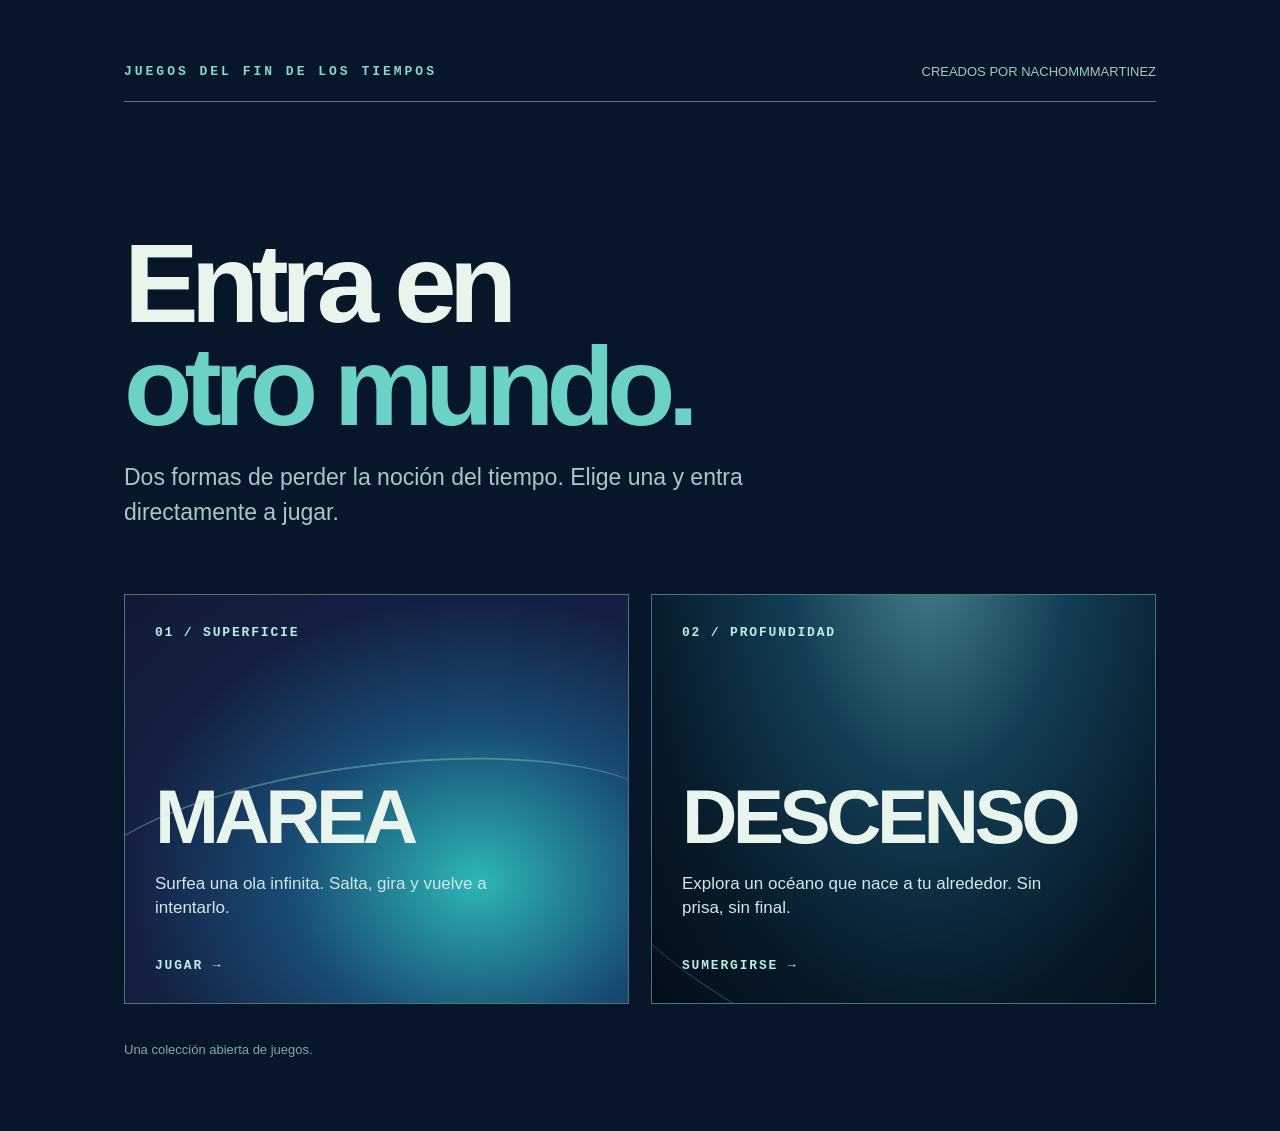
==== index.html @ 07641940 "Create games home with Marea and Descenso" ====
<!doctype html>
<html lang="es"><head><meta charset="utf-8"><meta name="viewport" content="width=device-width,initial-scale=1"><meta name="theme-color" content="#071729"><title>Juegos del fin de los tiempos</title><meta name="description" content="Juegos de Nacho Martínez: Marea y Descenso."><style>
:root{color-scheme:dark}*{box-sizing:border-box}body{margin:0;background:#071729;color:#e9f4ec;font-family:Arial,Helvetica,sans-serif}main{max-width:1160px;margin:auto;padding:clamp(24px,5vw,70px)}header{display:flex;justify-content:space-between;align-items:center;gap:20px;border-bottom:1px solid #557378;padding-bottom:22px}header span{font:700 13px monospace;letter-spacing:.23em;color:#86d9cd}header small{font-size:13px;color:#a9c3c3}h1{font-size:clamp(48px,9vw,112px);line-height:.92;letter-spacing:-.07em;margin:clamp(60px,11vw,130px) 0 22px;max-width:850px}h1 em{font-style:normal;color:#6dd2c6}p.lead{font-size:clamp(17px,2vw,23px);color:#a8c7cb;max-width:620px;line-height:1.5;margin:0 0 65px}.grid{display:grid;grid-template-columns:repeat(2,minmax(0,1fr));gap:22px}.card{position:relative;min-height:410px;overflow:hidden;display:flex;flex-direction:column;justify-content:space-between;padding:30px;border:1px solid #4b747e;text-decoration:none;color:inherit;transition:transform .2s,border-color .2s}.card:hover,.card:focus-visible{transform:translateY(-5px);border-color:#c7f1df;outline:none}.marea{background:radial-gradient(ellipse at 70% 70%,#2db6b6 0%,#194b73 38%,#142043 70%,#121935 100%)}.descenso{background:radial-gradient(ellipse at 55% -10%,#467f89 0%,#123e55 36%,#071927 74%,#030e1a 100%)}.card:after{content:"";position:absolute;inset:auto -10% 12% -10%;height:46%;border-top:2px solid #a8e6de55;border-radius:50%;transform:rotate(-7deg);pointer-events:none}.descenso:after{inset:25% -20% auto;height:90%;border-top:0;border-bottom:1px solid #8fd5cd44;border-radius:50%;transform:rotate(20deg)}.num,.action{font:700 13px monospace;letter-spacing:.14em;color:#b9eee1}.card h2{font-size:clamp(42px,6vw,78px);line-height:1;margin:0 0 12px;letter-spacing:-.06em}.card p{font-size:17px;line-height:1.45;color:#d3e6e7;max-width:380px}.action{display:inline-block;margin-top:20px}footer{padding:38px 0 10px;color:#83a6aa;font-size:13px}@media(max-width:700px){.grid{grid-template-columns:1fr}.card{min-height:340px}header small{display:none}h1{margin-top:75px}p.lead{margin-bottom:42px}}
</style></head><body><main><header><span>JUEGOS DEL FIN DE LOS TIEMPOS</span><small>CREADOS POR NACHOMMMARTINEZ</small></header><h1>Entra en<br><em>otro mundo.</em></h1><p class="lead">Dos formas de perder la noción del tiempo. Elige una y entra directamente a jugar.</p><div class="grid"><a class="card marea" href="./marea/"><span class="num">01 / SUPERFICIE</span><div><h2>MAREA</h2><p>Surfea una ola infinita. Salta, gira y vuelve a intentarlo.</p><span class="action">JUGAR →</span></div></a><a class="card descenso" href="./descenso/"><span class="num">02 / PROFUNDIDAD</span><div><h2>DESCENSO</h2><p>Explora un océano que nace a tu alrededor. Sin prisa, sin final.</p><span class="action">SUMERGIRSE →</span></div></a></div><footer>Una colección abierta de juegos.</footer></main></body></html>
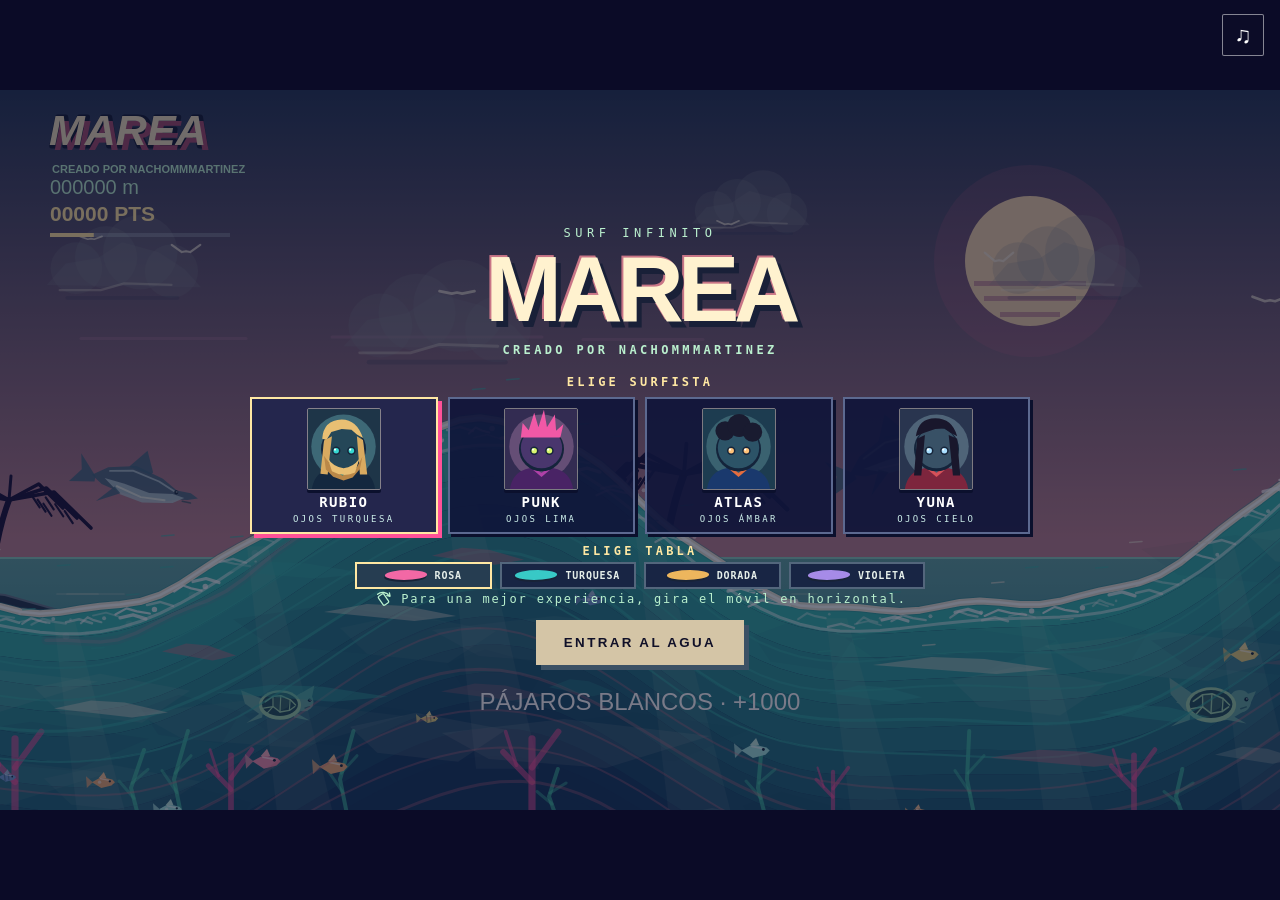
==== commit 2dd69a34: "Restore Marea at original URL" ====
--- a/index.html
+++ b/index.html
@@ -1,4 +1,78 @@
 <!doctype html>
-<html lang="es"><head><meta charset="utf-8"><meta name="viewport" content="width=device-width,initial-scale=1"><meta name="theme-color" content="#071729"><title>Juegos del fin de los tiempos</title><meta name="description" content="Juegos de Nacho Martínez: Marea y Descenso."><style>
-:root{color-scheme:dark}*{box-sizing:border-box}body{margin:0;background:#071729;color:#e9f4ec;font-family:Arial,Helvetica,sans-serif}main{max-width:1160px;margin:auto;padding:clamp(24px,5vw,70px)}header{display:flex;justify-content:space-between;align-items:center;gap:20px;border-bottom:1px solid #557378;padding-bottom:22px}header span{font:700 13px monospace;letter-spacing:.23em;color:#86d9cd}header small{font-size:13px;color:#a9c3c3}h1{font-size:clamp(48px,9vw,112px);line-height:.92;letter-spacing:-.07em;margin:clamp(60px,11vw,130px) 0 22px;max-width:850px}h1 em{font-style:normal;color:#6dd2c6}p.lead{font-size:clamp(17px,2vw,23px);color:#a8c7cb;max-width:620px;line-height:1.5;margin:0 0 65px}.grid{display:grid;grid-template-columns:repeat(2,minmax(0,1fr));gap:22px}.card{position:relative;min-height:410px;overflow:hidden;display:flex;flex-direction:column;justify-content:space-between;padding:30px;border:1px solid #4b747e;text-decoration:none;color:inherit;transition:transform .2s,border-color .2s}.card:hover,.card:focus-visible{transform:translateY(-5px);border-color:#c7f1df;outline:none}.marea{background:radial-gradient(ellipse at 70% 70%,#2db6b6 0%,#194b73 38%,#142043 70%,#121935 100%)}.descenso{background:radial-gradient(ellipse at 55% -10%,#467f89 0%,#123e55 36%,#071927 74%,#030e1a 100%)}.card:after{content:"";position:absolute;inset:auto -10% 12% -10%;height:46%;border-top:2px solid #a8e6de55;border-radius:50%;transform:rotate(-7deg);pointer-events:none}.descenso:after{inset:25% -20% auto;height:90%;border-top:0;border-bottom:1px solid #8fd5cd44;border-radius:50%;transform:rotate(20deg)}.num,.action{font:700 13px monospace;letter-spacing:.14em;color:#b9eee1}.card h2{font-size:clamp(42px,6vw,78px);line-height:1;margin:0 0 12px;letter-spacing:-.06em}.card p{font-size:17px;line-height:1.45;color:#d3e6e7;max-width:380px}.action{display:inline-block;margin-top:20px}footer{padding:38px 0 10px;color:#83a6aa;font-size:13px}@media(max-width:700px){.grid{grid-template-columns:1fr}.card{min-height:340px}header small{display:none}h1{margin-top:75px}p.lead{margin-bottom:42px}}
-</style></head><body><main><header><span>JUEGOS DEL FIN DE LOS TIEMPOS</span><small>CREADOS POR NACHOMMMARTINEZ</small></header><h1>Entra en<br><em>otro mundo.</em></h1><p class="lead">Dos formas de perder la noción del tiempo. Elige una y entra directamente a jugar.</p><div class="grid"><a class="card marea" href="./marea/"><span class="num">01 / SUPERFICIE</span><div><h2>MAREA</h2><p>Surfea una ola infinita. Salta, gira y vuelve a intentarlo.</p><span class="action">JUGAR →</span></div></a><a class="card descenso" href="./descenso/"><span class="num">02 / PROFUNDIDAD</span><div><h2>DESCENSO</h2><p>Explora un océano que nace a tu alrededor. Sin prisa, sin final.</p><span class="action">SUMERGIRSE →</span></div></a></div><footer>Una colección abierta de juegos.</footer></main></body></html>+<html lang="es">
+<head>
+  <meta charset="utf-8">
+  <meta name="viewport" content="width=device-width, initial-scale=1, viewport-fit=cover, user-scalable=no">
+  <meta name="theme-color" content="#100d2b">
+  <meta name="apple-mobile-web-app-capable" content="yes">
+  <meta name="apple-mobile-web-app-status-bar-style" content="black-translucent">
+  <meta name="mobile-web-app-capable" content="yes">
+  
+  <link rel="manifest" href="./manifest.webmanifest">
+  <link rel="apple-touch-icon" href="./marea-icon.svg">
+  <meta name="description" content="MAREA — juego de surf creado por nachommmartinez.">
+  <title>MAREA — surf infinito</title>
+  <link rel="stylesheet" href="./style.css?v=18">
+</head>
+<body>
+  <main id="game" aria-label="MAREA, juego de surf creado por nachommmartinez">
+    <canvas id="screen" width="1280" height="720" aria-label="Ola y surfista"></canvas>
+    <div id="start" class="overlay">
+      <div class="panel">
+        <div class="eyebrow">SURF INFINITO</div>
+        <h1>MAREA</h1>
+        <div class="byline">CREADO POR NACHOMMMARTINEZ</div>
+        <div class="choose-title">ELIGE SURFISTA</div>
+        <div class="characters" role="group" aria-label="Elegir surfista">
+          <button class="character selected" type="button" data-character="0" aria-pressed="true"><img class="portrait-art" src="./portraits/rubio.svg?v=8" alt="" width="74" height="82"><strong>RUBIO</strong><small>OJOS TURQUESA</small></button>
+          <button class="character" type="button" data-character="1" aria-pressed="false"><img class="portrait-art" src="./portraits/punk.svg?v=7" alt="" width="74" height="82"><strong>PUNK</strong><small>OJOS LIMA</small></button>
+          <button class="character" type="button" data-character="2" aria-pressed="false"><img class="portrait-art" src="./portraits/atlas.svg?v=7" alt="" width="74" height="82"><strong>ATLAS</strong><small>OJOS ÁMBAR</small></button>
+          <button class="character" type="button" data-character="3" aria-pressed="false"><img class="portrait-art" src="./portraits/yuna.svg?v=7" alt="" width="74" height="82"><strong>YUNA</strong><small>OJOS CIELO</small></button>
+        </div>
+        <div class="choose-title board-title">ELIGE TABLA</div>
+        <div class="boards" role="group" aria-label="Elegir tabla">
+          <button type="button" data-board="0" aria-pressed="true" aria-label="Tabla rosa"><span class="board-swatch" style="--board:#f368a5"></span><span>ROSA</span></button>
+          <button type="button" data-board="1" aria-pressed="false" aria-label="Tabla turquesa"><span class="board-swatch" style="--board:#38c9c6"></span><span>TURQUESA</span></button>
+          <button type="button" data-board="2" aria-pressed="false" aria-label="Tabla dorada"><span class="board-swatch" style="--board:#edb65d"></span><span>DORADA</span></button>
+          <button type="button" data-board="3" aria-pressed="false" aria-label="Tabla violeta"><span class="board-swatch" style="--board:#a68be8"></span><span>VIOLETA</span></button>
+        </div>
+        <span class="small rotate-hint"><svg class="rotate-icon" viewBox="0 0 32 32" fill="none" stroke="currentColor" stroke-width="2" stroke-linecap="round" stroke-linejoin="round" aria-hidden="true"><rect x="11" y="8" width="10" height="16" rx="2" transform="rotate(-35 16 16)"/><path d="M7 8a12 12 0 0 1 18 3"/><path d="m25 6 1 5-5-1"/></svg><span>Para una mejor experiencia, gira el móvil en horizontal.</span></span>
+        <button id="startButton" type="button">ENTRAR AL AGUA</button>
+      </div>
+    </div>
+    <div id="howToPlay" class="overlay hidden" role="dialog" aria-modal="true" aria-labelledby="howToPlayTitle">
+      <div class="panel instructions-panel">
+        <div class="eyebrow">ANTES DE SURFEAR</div>
+        <h2 id="howToPlayTitle">CÓMO JUGAR</h2>
+        <p><strong>Toque breve:</strong> salta sobre las rocas.</p>
+        <p><strong>Mantén pulsado:</strong> el surfista gira en el aire. Suelta a tiempo para aterrizar el backflip.</p>
+        <p class="instructions-extra">También puedes usar <strong>Espacio</strong>. Cada 100 metros ganas puntos; toca pájaros blancos y aterriza backflips para sumar más.</p>
+        <button id="playButton" type="button">¡A SURFEAR!</button>
+      </div>
+    </div>
+    <div id="gameOver" class="overlay hidden" role="dialog" aria-modal="true" aria-labelledby="gameOverTitle">
+      <div class="panel scores-panel">
+        <div class="eyebrow">FIN DE LA OLA</div>
+        <h2 id="gameOverTitle">RÉCORDS</h2>
+        <p id="finalScore"></p>
+        <form id="scoreForm" class="score-form hidden">
+          <label for="initials">TUS INICIALES · 3 LETRAS</label>
+          <div><input id="initials" type="text" minlength="3" maxlength="3" pattern="[A-Za-z]{3}" autocomplete="off" autocapitalize="characters" spellcheck="false" required aria-label="Tres iniciales"><button type="submit">GUARDAR</button></div>
+          <p id="scoreSaveStatus" class="score-save-status" role="status" aria-live="polite"></p>
+        </form>
+        <div class="score-saved-message hidden" id="scoreSavedMessage" role="status"></div>
+        <ol id="highscores" aria-label="Diez mejores puntuaciones"></ol>
+        <button id="replayButton" type="button">OTRA OLA</button>
+        <button id="changeCharacterButton" type="button">CAMBIAR SURFISTA</button>
+      </div>
+    </div>
+    <button id="fullscreenButton" class="fullscreen-button hidden" type="button" aria-label="Activar pantalla completa">⛶ PANTALLA COMPLETA</button>
+    <button id="soundButton" class="sound" type="button" aria-label="Silenciar música">♫</button>
+    <div id="fullscreenTip" class="fullscreen-tip hidden" role="status"></div>
+  </main>
+  <audio id="music" src="./audio/marea_ambient.ogg" preload="auto" loop></audio>
+  <audio id="musicNight" src="./audio/marea_noche.ogg" preload="auto" loop></audio>
+  <audio id="musicStorm" src="./audio/marea_tormenta.ogg" preload="auto" loop></audio>
+  <script src="./game.js?v=40" defer></script>
+</body>
+</html>
--- a/style.css
+++ b/style.css
@@ -0,0 +1,33 @@
+*{box-sizing:border-box}html,body{margin:0;width:100%;height:100%;overflow:hidden;background:#100d2b;color:#fff;font-family:Arial,Helvetica,sans-serif}#game{position:relative;width:100%;height:100%;display:flex;align-items:center;justify-content:center;overflow:hidden;touch-action:none}canvas{display:block;width:min(100vw,177.7778vh);height:min(100vh,56.25vw);max-width:100%;max-height:100%;touch-action:none}button{cursor:pointer}.overlay{position:absolute;inset:0;display:grid;place-items:center;background:rgba(9,9,32,.47);backdrop-filter:blur(5px);z-index:2;text-align:center}.overlay.hidden{display:none}.panel{padding:26px;max-width:min(94vw,900px)}.eyebrow{font-size:12px;letter-spacing:.38em;color:#baf0ce}.panel h1{font-size:clamp(60px,10vw,110px);line-height:1;margin:10px 0 16px;font-style:italic;letter-spacing:.015em;color:#fff2cf;text-shadow:4px 4px 0 #ff5198,-2px -2px 0 #28cfc8}.panel p{font-size:clamp(14px,2vw,18px);line-height:1.55;color:#f7dbef}.panel button{margin:16px 0;background:#28cfc8;color:#101028;border:0;padding:15px 28px;font-weight:900;letter-spacing:.18em;box-shadow:5px 5px 0 #ff5198}.panel button:hover,.panel button:focus-visible{background:#fff2cf;outline:2px solid #fff}.small{display:block;color:#baf0ce;font-size:12px;letter-spacing:.15em}
+.rotate-hint{display:flex;align-items:center;justify-content:center;gap:7px;line-height:1.35}
+.rotate-icon{width:21px;height:21px;flex:none}.sound{position:absolute;z-index:3;right:max(16px,env(safe-area-inset-right));top:max(14px,env(safe-area-inset-top));width:42px;height:42px;border:1px solid rgba(255,255,255,.5);border-radius:50%;background:rgba(16,16,40,.4);color:#fff;font-size:23px}.sound.muted{opacity:.55}#rotate{display:none;position:absolute;inset:0;z-index:4;background:#100d2b;place-items:center;text-align:center;padding:30px;font-size:20px;color:#fff2cf}@media (orientation:portrait) and (max-width:800px){#rotate{display:grid}}
+html,body{font-family:monospace}canvas{image-rendering:auto}.overlay{backdrop-filter:none;background:rgba(9,9,32,.68)}.panel h1{font-family:monospace;font-style:normal;letter-spacing:-.07em;text-shadow:5px 5px 0 #ff5198,-3px -3px 0 #28cfc8}.panel button,.score-form input{border-radius:0}.sound{border-radius:0}.scores-panel h2{font-family:monospace;font-style:normal}
+.overlay{background:rgba(8,12,30,.48);backdrop-filter:blur(3px)}.panel h1{font-family:Arial Black,Impact,sans-serif;font-style:italic;letter-spacing:-.04em;text-shadow:5px 6px 0 #192038,-2px -2px 0 #c87586}.panel .character{background:linear-gradient(145deg,rgba(20,31,53,.95),rgba(43,53,72,.9));border:1px solid #8795a2;box-shadow:4px 5px 0 #11182d;transform:skewX(-2deg)}.panel .character.selected,.panel .character[aria-pressed=true]{border-color:#f1dfbf;box-shadow:4px 5px 0 #bf5e78}.panel #startButton{background:#d4c5a6;box-shadow:5px 5px 0 #3b5165}.panel #startButton:hover{background:#f5e6c9}.sound{border-radius:2px}.scores-panel h2{font-family:Arial Black,Impact,sans-serif;font-style:italic}
+.overlay{background:rgba(8,11,36,.54);backdrop-filter:blur(2px)}.panel{max-height:100vh;overflow:auto}.panel h1{font-size:clamp(48px,8vw,92px);margin:3px 0 8px;letter-spacing:-.06em}.choose-title{font:bold 12px monospace;letter-spacing:.27em;color:#ffe8a3;margin:8px 0}.characters{display:grid;grid-template-columns:repeat(4,minmax(0,1fr));gap:10px;width:min(780px,90vw);margin:auto}.panel .character{display:flex;flex-direction:column;align-items:center;gap:4px;margin:0;padding:9px 5px 8px;min-width:0;background:rgba(15,21,57,.9);border:2px solid #5c6990;box-shadow:3px 3px 0 #0b102d;color:#fff}.panel .character.selected,.panel .character[aria-pressed=true]{border-color:#ffe8a3;background:#24264d;box-shadow:4px 4px 0 #ff5198}.character strong{font:900 14px monospace;letter-spacing:.1em}.character small{font:9px monospace;white-space:nowrap;color:#cdeeea}.portrait-art{display:block;width:74px;height:82px;object-fit:cover;border:1px solid rgba(241,230,204,.48);border-radius:2px;box-shadow:0 4px 12px rgba(8,15,30,.35)}.panel p{margin:13px 0 4px}.panel #startButton{margin:10px 0}.scores-panel #changeCharacterButton{background:#252e57;color:#fff;border:1px solid #6b84a2;box-shadow:3px 3px 0 #161532;margin-left:12px}@media(max-width:600px){.characters{gap:4px;width:94vw}.panel .character{padding:5px 1px}.portrait-art{width:50px;height:56px}.character strong{font-size:11px}.character small{font-size:7px}.panel p{font-size:13px}}
+
+.byline{font-size:12px;letter-spacing:.28em;color:#baf0ce;font-weight:700;margin:0 0 18px}
+.hidden{display:none!important}#gameOver{z-index:5;background:rgba(7,8,29,.82);backdrop-filter:blur(8px)}.scores-panel{width:min(92vw,460px);max-height:92vh;overflow:auto;padding:16px 24px}.scores-panel h2{font-size:clamp(30px,5vw,48px);font-style:italic;color:#fff2cf;text-shadow:3px 3px 0 #ff5198;margin:6px 0}.scores-panel p{margin:5px 0 14px}.score-form label{display:block;color:#baf0ce;font-size:12px;letter-spacing:.16em;margin-bottom:8px}.score-form>div{display:flex;justify-content:center;align-items:center;gap:10px}.score-form input{width:105px;padding:10px;background:#fff2cf;color:#101028;border:2px solid #28cfc8;text-align:center;font:bold 23px monospace;text-transform:uppercase;letter-spacing:.2em}.score-form button,.scores-panel #replayButton{margin:5px 0;padding:12px 18px}.scores-panel ol{list-style:none;counter-reset:rank;padding:0;margin:14px auto;max-width:340px;display:grid;grid-template-columns:1fr 1fr;gap:5px 16px;text-align:left}.scores-panel li{counter-increment:rank;display:flex;justify-content:space-between;gap:8px;border-bottom:1px solid rgba(186,240,206,.25);font:16px monospace;color:#fff2cf;padding:3px 0}.scores-panel li::before{content:counter(rank,decimal-leading-zero);color:#28cfc8}.scores-panel li.new{color:#ff8fbe}.scores-panel li span:first-child{font-weight:bold}.scores-panel li.empty{color:rgba(255,255,255,.3)}@media(max-width:600px){.scores-panel{padding:12px}.scores-panel ol{gap:3px 10px}.scores-panel li{font-size:13px}}
+
+/* Crisp interface and unobscured silhouettes. */
+.overlay,#gameOver{backdrop-filter:none}.panel h1,.scores-panel h2{font-style:normal}.panel .character{transform:none}.portrait-art{box-shadow:0 3px 0 #0b102d}
+
+.board-title{margin:10px 0 4px}.boards{display:grid;grid-template-columns:repeat(4,1fr);gap:8px;width:min(570px,88vw);margin:auto}.boards button{display:flex;align-items:center;justify-content:center;gap:8px;margin:0;padding:6px 8px;background:#182544;color:#e5eee9;border:2px solid #53667c;box-shadow:none;font:700 10px monospace;letter-spacing:.08em}.boards button.selected,.boards button[aria-pressed=true]{border-color:#ffe8a3;background:#263d51}.board-swatch{display:block;width:42px;height:10px;background:var(--board);border-radius:50%;transform:skewX(-22deg);box-shadow:0 2px 0 #182337}@media(max-width:600px){.boards{gap:3px;width:94vw}.boards button{padding:5px 2px;gap:3px;font-size:7px}.board-swatch{width:23px;height:7px}}
+
+/* Mobile fullscreen and standalone app safe areas. */
+html,body,#game{height:100dvh}#game:fullscreen,#game:-webkit-full-screen{width:100vw;height:100dvh;background:#100d2b}#game:fullscreen canvas,#game:-webkit-full-screen canvas{width:min(100vw,177.7778dvh);height:min(100dvh,56.25vw)}.fullscreen-tip{position:absolute;bottom:max(20px,env(safe-area-inset-bottom));left:50%;transform:translateX(-50%);z-index:6;width:min(92vw,520px);padding:12px 16px;background:#14283f;color:#fff2cf;text-align:center;border:1px solid #baf0ce;font:13px/1.4 Arial,sans-serif;pointer-events:none}
+.fullscreen-button{position:absolute;left:max(14px,env(safe-area-inset-left));bottom:max(16px,env(safe-area-inset-bottom));z-index:6;border:1px solid #baf0ce;background:rgba(16,27,57,.88);color:#fff2cf;padding:10px 13px;font:bold 11px monospace;letter-spacing:.08em}.fullscreen-button:focus-visible{outline:2px solid #fff}.fullscreen-tip{bottom:max(68px,calc(env(safe-area-inset-bottom) + 58px));}
+
+/* Portrait game view: crop the wide world around the surfer without stretching it. */
+@media (orientation:portrait) and (max-width:800px){#rotate{display:none}#game{display:block}canvas{position:absolute;top:0;left:calc(22vw - 54.166667dvh);width:177.777778dvh;height:100dvh;max-width:none;max-height:none}.overlay{inset:0}.panel{max-height:calc(100dvh - 20px);padding:12px 10px}.panel h1{font-size:clamp(48px,14vw,72px)}.byline{margin-bottom:9px}.characters{width:96vw}.boards{width:96vw}.panel p{font-size:12px;line-height:1.35}.fullscreen-button{left:auto;right:max(12px,env(safe-area-inset-right));bottom:max(12px,env(safe-area-inset-bottom))}}
+
+/* Intro controls dialog. */
+#howToPlay{z-index:5;background:rgba(7,8,29,.82)}
+.instructions-panel{width:min(92vw,480px);padding:25px;background:#14283f;border:2px solid #baf0ce;box-shadow:7px 7px 0 #ff5198;text-align:left}
+.instructions-panel h2{margin:8px 0 18px;color:#fff2cf;font:900 clamp(28px,5vw,42px) Arial Black,Impact,sans-serif;letter-spacing:.03em}
+.instructions-panel p{margin:12px 0;font-size:clamp(14px,2vw,17px);line-height:1.45}
+.instructions-panel strong{color:#baf0ce}
+.instructions-panel .instructions-extra{font-size:13px;color:#c9d9e2}
+.instructions-panel #playButton{display:block;margin:23px auto 0}
+
+.score-form .score-save-status{min-height:1.2em;margin:6px 0 0;color:#ffd5df;font:12px/1.35 Arial,sans-serif;letter-spacing:0}
+.score-saved-message{margin:8px 0;color:#baf0ce;font:bold 12px/1.4 monospace;letter-spacing:.08em}
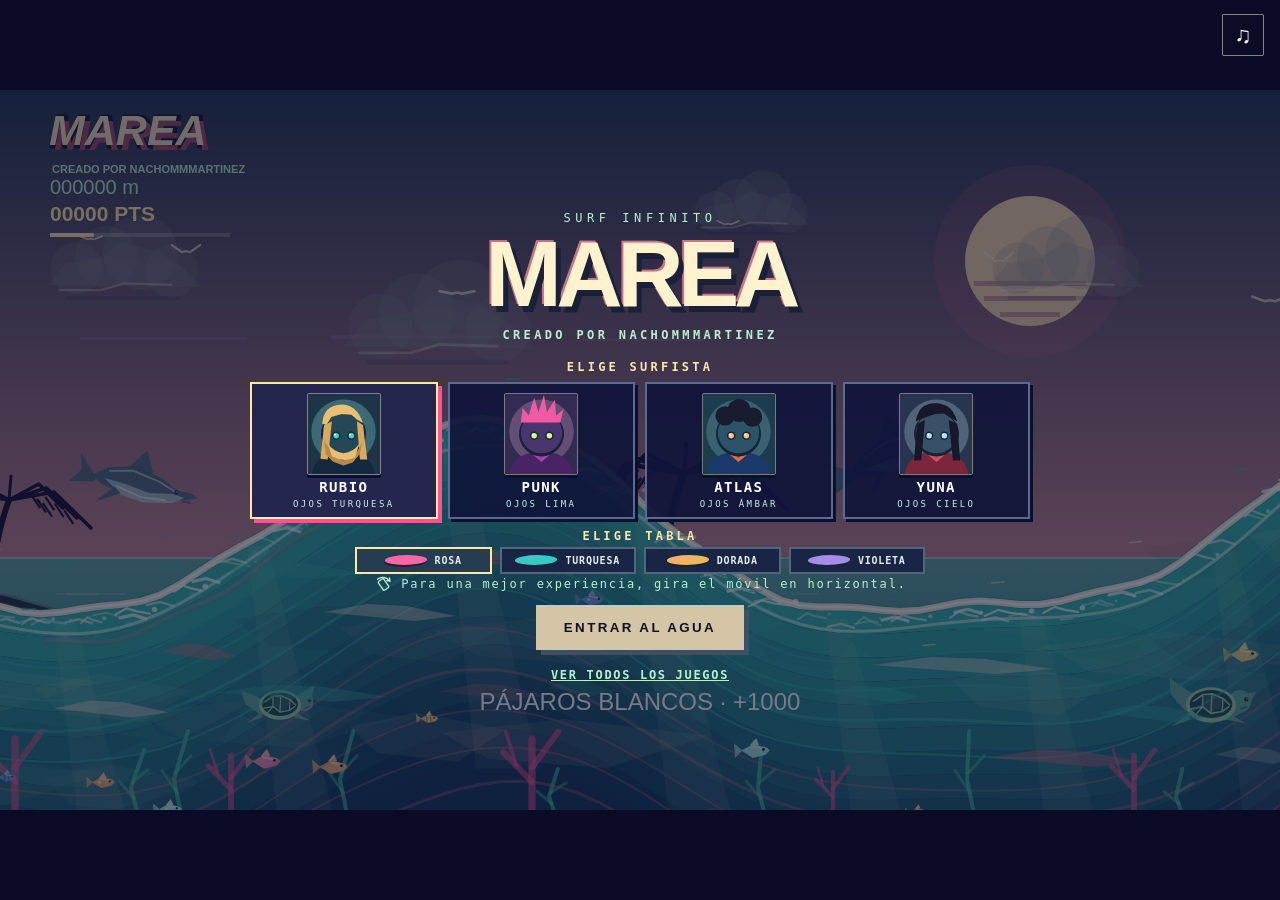
==== commit a45039dd: "Link Marea start screen to games collection" ====
--- a/index.html
+++ b/index.html
@@ -38,6 +38,7 @@
         </div>
         <span class="small rotate-hint"><svg class="rotate-icon" viewBox="0 0 32 32" fill="none" stroke="currentColor" stroke-width="2" stroke-linecap="round" stroke-linejoin="round" aria-hidden="true"><rect x="11" y="8" width="10" height="16" rx="2" transform="rotate(-35 16 16)"/><path d="M7 8a12 12 0 0 1 18 3"/><path d="m25 6 1 5-5-1"/></svg><span>Para una mejor experiencia, gira el móvil en horizontal.</span></span>
         <button id="startButton" type="button">ENTRAR AL AGUA</button>
+        <a href="./juegos/" style="display:block;margin:8px auto;color:#baf0ce;font:700 12px monospace;letter-spacing:.14em">VER TODOS LOS JUEGOS</a>
       </div>
     </div>
     <div id="howToPlay" class="overlay hidden" role="dialog" aria-modal="true" aria-labelledby="howToPlayTitle">
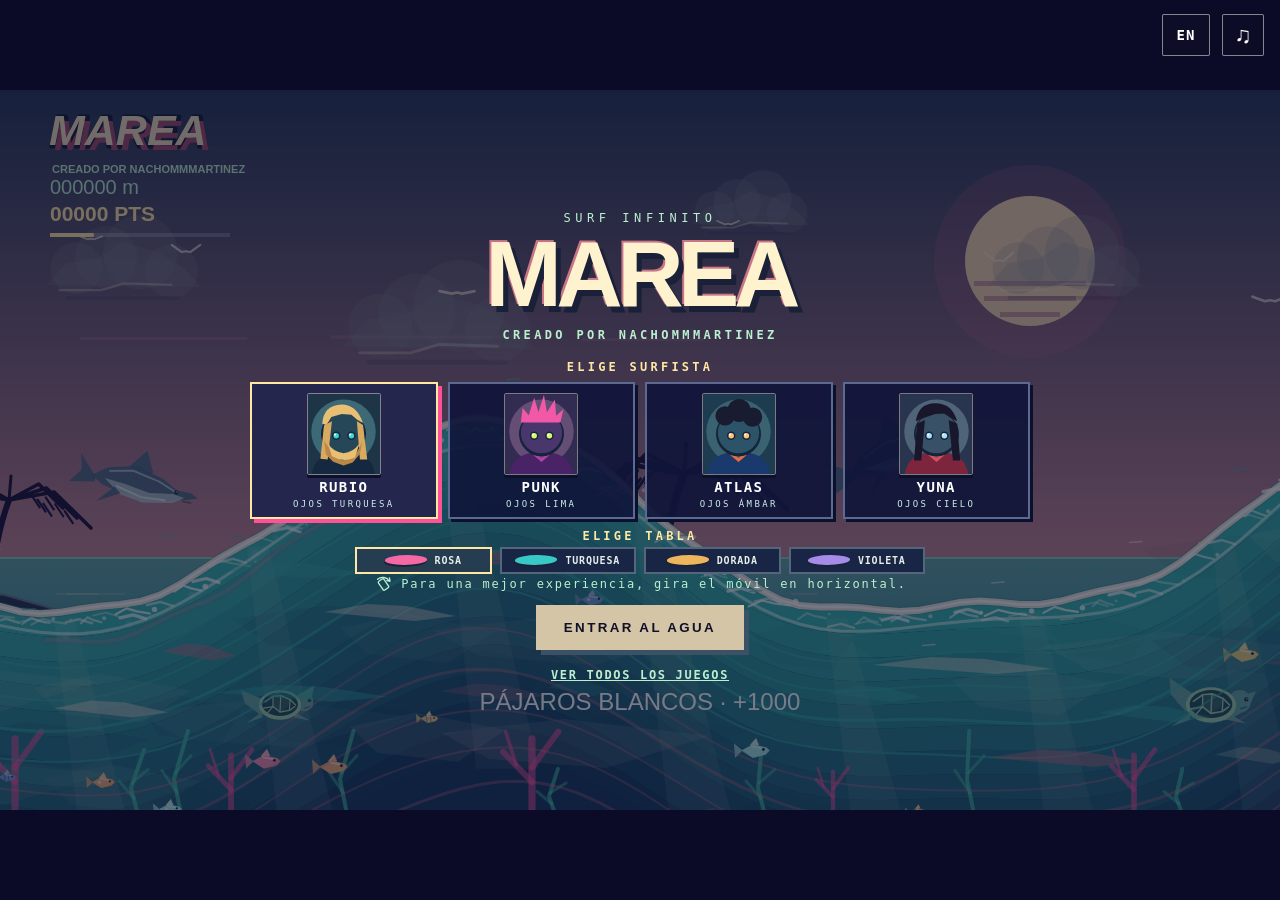
==== commit 7a8e04b7: "Enable bilingual Marea: index.html" ====
--- a/index.html
+++ b/index.html
@@ -4,6 +4,7 @@
   <meta charset="utf-8">
   <meta name="viewport" content="width=device-width, initial-scale=1, viewport-fit=cover, user-scalable=no">
   <meta name="theme-color" content="#100d2b">
+  <meta name="google-adsense-account" content="ca-pub-1930104529760891">
   <meta name="apple-mobile-web-app-capable" content="yes">
   <meta name="apple-mobile-web-app-status-bar-style" content="black-translucent">
   <meta name="mobile-web-app-capable" content="yes">
@@ -12,7 +13,8 @@
   <link rel="apple-touch-icon" href="./marea-icon.svg">
   <meta name="description" content="MAREA — juego de surf creado por nachommmartinez.">
   <title>MAREA — surf infinito</title>
-  <link rel="stylesheet" href="./style.css?v=18">
+  <script async src="https://pagead2.googlesyndication.com/pagead/js/adsbygoogle.js?client=ca-pub-1930104529760891" crossorigin="anonymous"></script>
+  <link rel="stylesheet" href="./style.css?v=19">
 </head>
 <body>
   <main id="game" aria-label="MAREA, juego de surf creado por nachommmartinez">
@@ -38,7 +40,7 @@
         </div>
         <span class="small rotate-hint"><svg class="rotate-icon" viewBox="0 0 32 32" fill="none" stroke="currentColor" stroke-width="2" stroke-linecap="round" stroke-linejoin="round" aria-hidden="true"><rect x="11" y="8" width="10" height="16" rx="2" transform="rotate(-35 16 16)"/><path d="M7 8a12 12 0 0 1 18 3"/><path d="m25 6 1 5-5-1"/></svg><span>Para una mejor experiencia, gira el móvil en horizontal.</span></span>
         <button id="startButton" type="button">ENTRAR AL AGUA</button>
-        <a href="./juegos/" style="display:block;margin:8px auto;color:#baf0ce;font:700 12px monospace;letter-spacing:.14em">VER TODOS LOS JUEGOS</a>
+        <a href="./juegos/?v=rain3" style="display:block;margin:8px auto;color:#baf0ce;font:700 12px monospace;letter-spacing:.14em">VER TODOS LOS JUEGOS</a>
       </div>
     </div>
     <div id="howToPlay" class="overlay hidden" role="dialog" aria-modal="true" aria-labelledby="howToPlayTitle">
@@ -68,12 +70,14 @@
       </div>
     </div>
     <button id="fullscreenButton" class="fullscreen-button hidden" type="button" aria-label="Activar pantalla completa">⛶ PANTALLA COMPLETA</button>
+    <button id="languageButton" class="language-button" type="button" aria-label="Switch to English">EN</button>
     <button id="soundButton" class="sound" type="button" aria-label="Silenciar música">♫</button>
     <div id="fullscreenTip" class="fullscreen-tip hidden" role="status"></div>
   </main>
   <audio id="music" src="./audio/marea_ambient.ogg" preload="auto" loop></audio>
   <audio id="musicNight" src="./audio/marea_noche.ogg" preload="auto" loop></audio>
   <audio id="musicStorm" src="./audio/marea_tormenta.ogg" preload="auto" loop></audio>
-  <script src="./game.js?v=40" defer></script>
+  <script src="./i18n.js?v=1" defer></script>
+  <script src="./game.js?v=41" defer></script>
 </body>
 </html>
--- a/style.css
+++ b/style.css
@@ -31,3 +31,5 @@
 
 .score-form .score-save-status{min-height:1.2em;margin:6px 0 0;color:#ffd5df;font:12px/1.35 Arial,sans-serif;letter-spacing:0}
 .score-saved-message{margin:8px 0;color:#baf0ce;font:bold 12px/1.4 monospace;letter-spacing:.08em}
+
+.language-button{position:absolute;z-index:3;right:70px;top:max(14px,env(safe-area-inset-top));height:42px;min-width:48px;padding:0 8px;border:1px solid rgba(255,255,255,.5);border-radius:2px;background:rgba(16,16,40,.66);color:#fff;font:700 14px monospace;letter-spacing:.08em}.language-button:hover,.language-button:focus-visible{background:#28cfc8;color:#101028;outline:2px solid #fff}
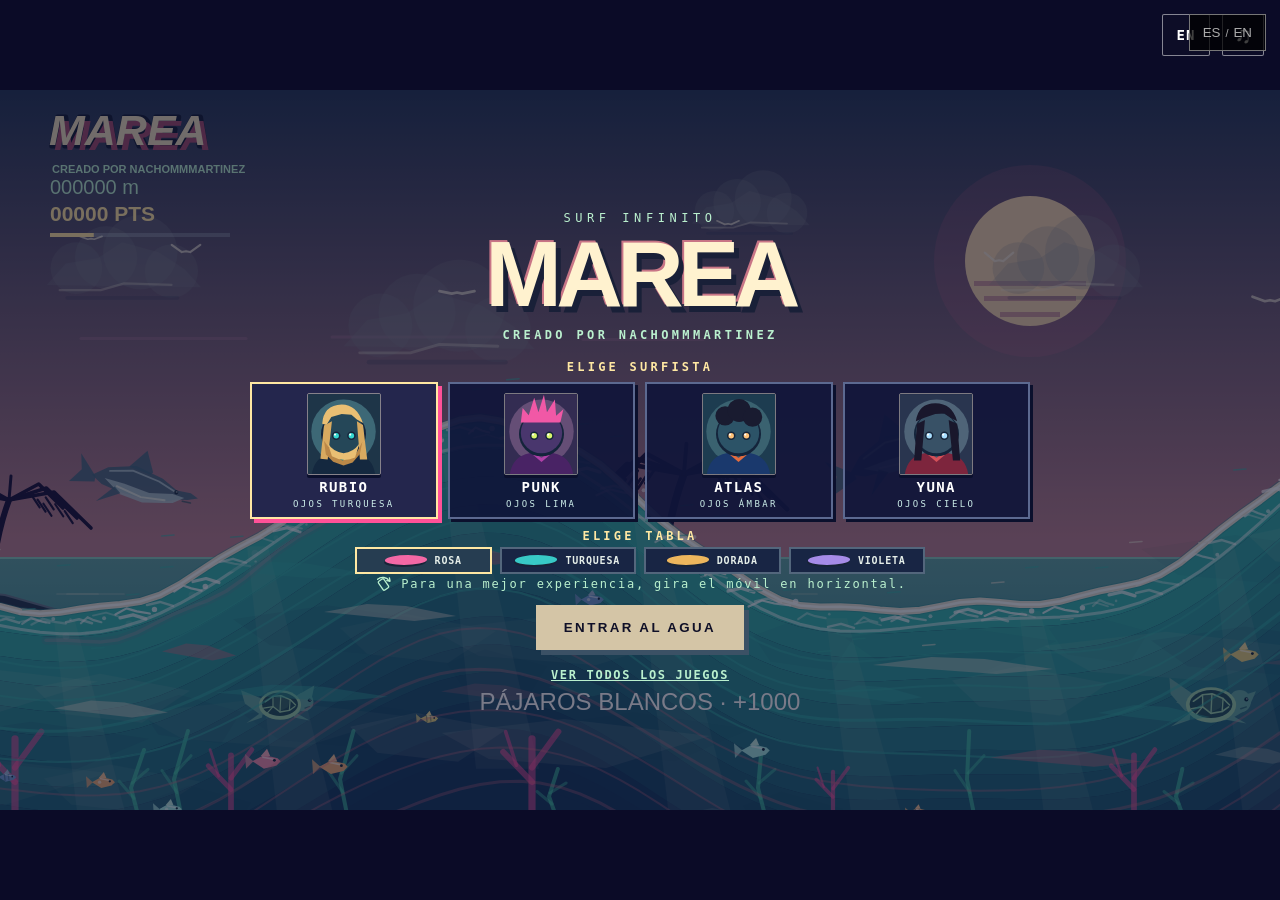
==== commit 0b89656c: "Add persistent ES/EN switcher" ====
--- a/index.html
+++ b/index.html
@@ -79,5 +79,5 @@
   <audio id="musicStorm" src="./audio/marea_tormenta.ogg" preload="auto" loop></audio>
   <script src="./i18n.js?v=1" defer></script>
   <script src="./game.js?v=41" defer></script>
-</body>
+<style id="global-lang-style">#global-lang{position:fixed;top:14px;right:14px;z-index:99999;background:rgba(0,0,0,.75);border:1px solid #777;padding:5px 8px;font:11px Arial,sans-serif;color:#aaa}#global-lang button{border:0;background:transparent;color:#aaa;padding:5px;cursor:pointer}#global-lang button.active{color:#fff;text-decoration:underline}#google_translate_element{position:fixed;left:-9999px;top:-9999px}body{top:0!important}</style><div id="global-lang"><button data-lang="es">ES</button>/<button data-lang="en">EN</button></div><div id="google_translate_element"></div><script id="global-lang-js">(function(){const K="site-lang";function a(l){localStorage.setItem(K,l);document.documentElement.lang=l;document.querySelectorAll("#global-lang button").forEach(b=>b.classList.toggle("active",b.dataset.lang===l));const g=()=>{const s=document.querySelector(".goog-te-combo");if(!s)return false;s.value=l==="es"?"":l;s.dispatchEvent(new Event("change",{bubbles:true}));return true};if(!g()){let n=0,t=setInterval(()=>{if(g()||++n>40)clearInterval(t)},250)}}window.googleTranslateElementInit=()=>{new google.translate.TranslateElement({pageLanguage:"es",includedLanguages:"es,en",autoDisplay:false},"google_translate_element");setTimeout(()=>a(localStorage.getItem(K)||"es"),300)};document.querySelectorAll("#global-lang button").forEach(b=>b.onclick=()=>a(b.dataset.lang));})();</script><script src="https://translate.google.com/translate_a/element.js?cb=googleTranslateElementInit"></script></body>
 </html>
